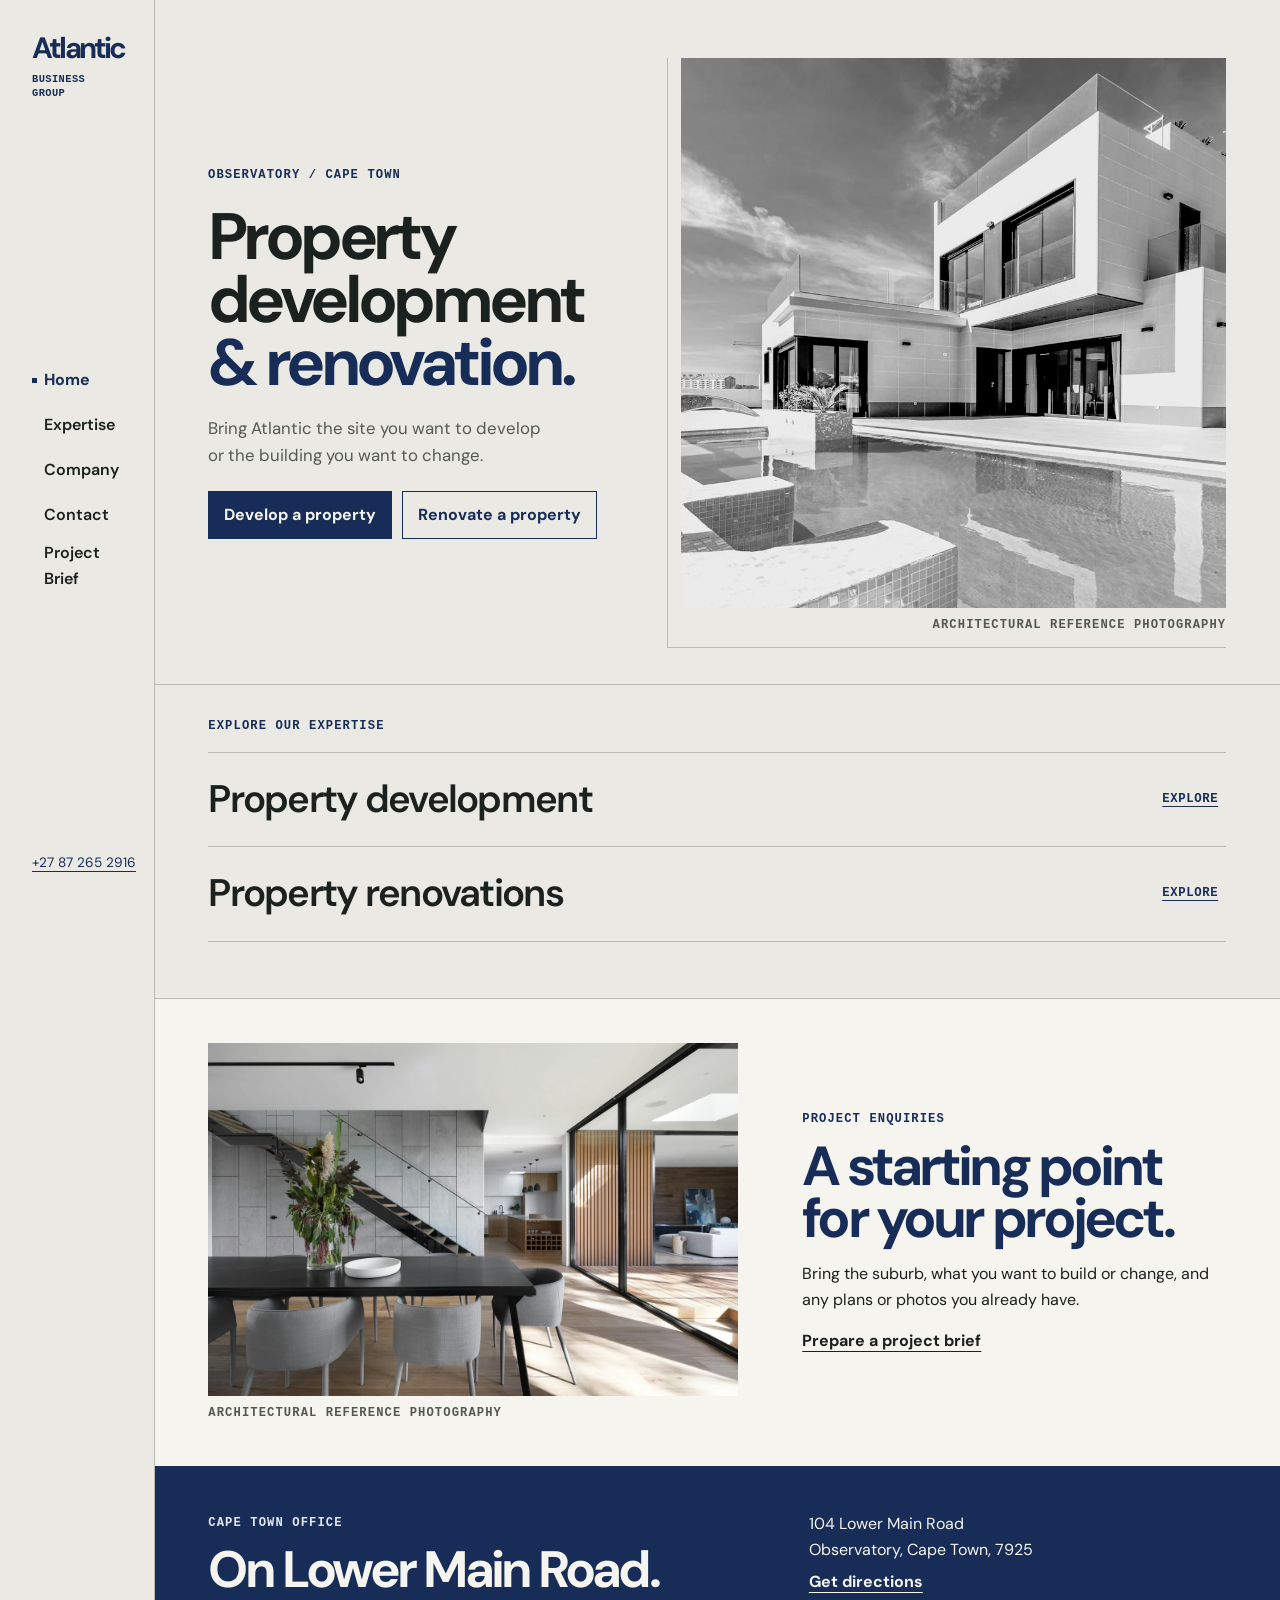
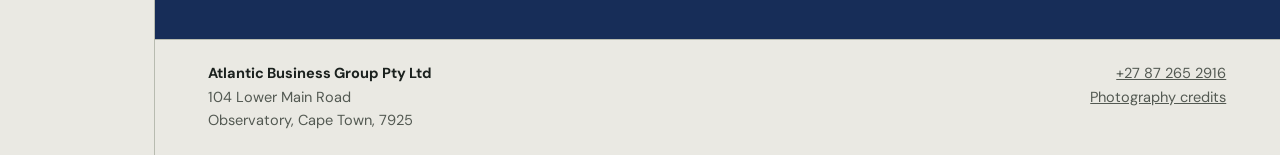
==== index.html @ 95126a09 "Add Atlantic website and interactive project brief" ====
<!doctype html>
<html lang="en-ZA">
<head>
<meta charset="utf-8">
<meta name="viewport" content="width=device-width, initial-scale=1">
<meta name="description" content="Atlantic Business Group develops and renovates property in Observatory, Cape Town.">
<meta name="theme-color" content="#eae9e3">
<title>Property development and renovations in Cape Town | Atlantic Business Group</title>
<link rel="icon" href="assets/atlantic.png" type="image/png">
<link rel="stylesheet" href="assets/site.css">
<script defer src="assets/site.js"></script>
</head>
<body>
<a class="skip" href="#main">Skip to content</a>
<div class="shell">
<header class="sidebar">
<a href="index.html" class="wordmark" aria-label="Atlantic Business Group home">Atlantic<span>Business Group</span></a>
<button class="nav-toggle" type="button" aria-controls="navigation" aria-expanded="false" hidden>Menu</button>
<nav id="navigation" aria-label="Main navigation"><a href="index.html" aria-current="page">Home</a><a href="expertise.html">Expertise</a><a href="company.html">Company</a><a href="contact.html">Contact</a><a class="brief-nav" href="brief.html">Project Brief</a></nav>
<a class="sidebar-call" href="tel:+27872652916">+27 87 265 2916</a>
</header>
<div class="content">
<main id="main" tabindex="-1">
<section class="opening">
<div class="opening-copy">
<p class="label">Observatory / Cape Town</p>
<h1>Property<br>development<br><span>&amp; renovation.</span></h1>
<p class="intro-copy">Bring Atlantic the site you want to develop or the building you want to change.</p>
<div class="opening-actions"><a class="solid" href="brief.html?service=development">Develop a property</a><a class="solid secondary" href="brief.html?service=renovation">Renovate a property</a></div>
</div>
<figure class="opening-photo"><img src="assets/facade.webp" alt="Contemporary building with a stepped concrete façade and glazed lower level" fetchpriority="high" decoding="async"><figcaption>Architectural reference photography</figcaption></figure>
</section>
<section class="service-index" aria-labelledby="explore">
<h2 id="explore" class="label">Explore our expertise</h2>
<a class="index-row" href="expertise.html#development"><span>Property development</span><span class="row-action">Explore</span></a>
<a class="index-row" href="expertise.html#renovations"><span>Property renovations</span><span class="row-action">Explore</span></a>
</section>
<section class="first-conversation" aria-labelledby="first-conversation-title">
  <figure><img src="assets/detail.webp" width="1320" height="880" alt="Concrete staircase, timber screen and a sunlit interior" loading="lazy" decoding="async"><figcaption>Architectural reference photography</figcaption></figure>
  <div><p class="label">Project enquiries</p><h2 id="first-conversation-title">A starting point for your project.</h2>
  <p>Bring the suburb, what you want to build or change, and any plans or photos you already have.</p>
  <a class="text-link" href="brief.html">Prepare a project brief</a></div>
</section>
<section class="home-office"><div><p class="label">Cape Town office</p><h2>On Lower Main Road.</h2></div><div><address>104 Lower Main Road<br>Observatory, Cape Town, 7925</address><a class="text-link" href="https://www.google.com/maps/search/?api=1&amp;query=104+Lower+Main+Road%2C+Observatory%2C+Cape+Town%2C+7925">Get directions</a></div></section>
</main>
<footer class="footer">
<div><strong>Atlantic Business Group Pty Ltd</strong><address>104 Lower Main Road<br>Observatory, Cape Town, 7925</address></div>
<div class="footer-links"><a href="tel:+27872652916">+27 87 265 2916</a><a href="company.html#photography">Photography credits</a></div>
</footer>
</div>
</div>
</body>
</html>
---- assets/site.css ----
@font-face {
  font-family: "DM Sans";
  src: url(dm-sans-normal.woff2) format("woff2");
  font-weight: 400 700;
  font-display: swap;
}
:root {
  --paper: #eae9e3;
  --ink: #1b211e;
  --muted: #535952;
  --border: #b8bbb0;
  --navy: #172d58;
  --cloud: #f5f4ef;
  --gutter: clamp(1.4rem, 4.2vw, 5.5rem);
  --rail: clamp(9.2rem, 12vw, 13rem);
  --sans: "DM Sans", system-ui, sans-serif;
  --mono: ui-monospace, "Courier New", monospace;
}
*, *::before, *::after { box-sizing: border-box; }
[hidden] { display: none !important; }
body { margin: 0; background: var(--paper); color: var(--ink); font: 1rem/1.6 var(--sans); }
a { color: inherit; }
:focus-visible { outline: 2px solid currentColor; outline-offset: 5px; }
main:focus { outline: none; }
h1, h2, p, figure, dl, dd { margin: 0; }
h1, h2 { font-weight: 700; line-height: .96; letter-spacing: -.07em; }
h1 { font-size: clamp(4rem, 9vw, 9.6rem); }
h2 { font-size: clamp(2.4rem, 5vw, 5.2rem); }
address { font-style: normal; }
img { display: block; width: 100%; height: 100%; object-fit: cover; }
figcaption, .label {
  font-family: var(--mono);
  font-size: .76rem;
  font-weight: 600;
  line-height: 1.45;
  letter-spacing: .09em;
  text-transform: uppercase;
}
figcaption { padding-top: .55rem; color: var(--muted); }
.label { color: var(--navy); }
.skip { position: fixed; z-index: 5; top: .6rem; left: 1rem; transform: translateY(-180%); background: var(--cloud); padding: .5rem 1rem; }
.skip:focus { transform: none; }

.shell { max-width: 112rem; min-height: 100vh; margin-inline: auto; display: grid; grid-template-columns: var(--rail) minmax(0, 1fr); }
.sidebar {
  align-self: start;
  position: sticky;
  top: 0;
  min-height: 100svh;
  display: flex;
  flex-direction: column;
  align-items: flex-start;
  gap: 1.5rem;
  padding: 2.2rem clamp(1.05rem, 2.5vw, 2.8rem) 1.65rem;
  background: var(--paper);
  z-index: 2;
}
.content { border-left: 1px solid var(--border); min-width: 0; display: flex; flex-direction: column; }
.content > main { flex: 1; }
.wordmark { width: fit-content; color: var(--navy); text-decoration: none; font-size: clamp(1.65rem, 2.3vw, 2.5rem); letter-spacing: -.095em; font-weight: 700; line-height: .93; }
.wordmark span { display: block; margin-top: .6rem; font: 700 .65rem/1.35 var(--mono); letter-spacing: .04em; text-transform: uppercase; }
.sidebar nav { display: grid; align-content: center; align-self: stretch; flex: 1; gap: .4rem; }
.sidebar nav a { width: fit-content; min-height: 2.4rem; display: flex; align-items: center; gap: .45rem; font-weight: 600; text-decoration: none; }
.sidebar nav a::before { display: block; width: .32rem; height: .32rem; flex: none; background: transparent; content: ""; }
.sidebar nav a[aria-current="page"] { color: var(--navy); font-weight: 700; }
.sidebar nav a:hover::before, .sidebar nav a[aria-current="page"]::before { background: var(--navy); }
.sidebar-call { margin-top: auto; color: var(--navy); white-space: nowrap; font-size: .85rem; text-underline-offset: .3em; }
.nav-toggle { display: none; }

.opening { padding: clamp(2rem, 4.5vw, 4.9rem) var(--gutter) 2.25rem; display: grid; grid-template-columns: minmax(0, .94fr) minmax(0, 1.25fr); gap: clamp(1rem, 3vw, 4rem); align-items: center; }
.opening-copy { padding-block: 1.3rem; container-type: inline-size; }
.opening h1 { margin: 1.35rem 0 1.25rem; font-size: clamp(2.35rem, 15.6cqi, 7rem); }
.opening h1 span { color: var(--navy); white-space: nowrap; }
.intro-copy { max-width: 21rem; color: var(--muted); font-size: 1.05rem; }
.solid { display: inline-flex; align-items: center; min-height: 3rem; margin-top: 1.5rem; padding: .55rem .95rem; background: var(--navy); color: var(--cloud); text-decoration: none; font-weight: 700; }
.solid:hover { background: #294474; }
.opening-photo img { height: clamp(29rem, 43vw, 44rem); object-position: 48% 46%; filter: grayscale(100%) contrast(.94); }
.opening-photo figcaption { text-align: right; }
.service-index { padding: 2.05rem var(--gutter) 3.5rem; border-top: 1px solid var(--border); }
.service-index .label { margin-bottom: 1rem; }
.index-row { display: flex; justify-content: space-between; align-items: center; gap: .9rem; border-top: 1px solid var(--border); padding: 1rem .5rem 1rem 0; text-decoration: none; font-size: clamp(1.4rem, 3vw, 2.8rem); font-weight: 600; letter-spacing: -.045em; }
.index-row:last-child { border-bottom: 1px solid var(--border); }
.index-row:hover { color: var(--navy); background: #dedfd7; }
.row-action { color: var(--navy); font: 700 .77rem/1.2 var(--mono); text-transform: uppercase; letter-spacing: .05em; text-decoration: underline; text-underline-offset: .3em; }
.home-office { display: grid; grid-template-columns: 1.4fr 1fr; gap: 1rem; align-items: end; padding: 2.8rem var(--gutter); background: var(--navy); color: var(--cloud); }
.home-office .label { color: #e2e7f0; margin-bottom: .75rem; }
.home-office h2 { font-size: clamp(2.2rem, 4vw, 4.75rem); }
.home-office .text-link { margin-top: .4rem; }
.text-link { display: inline-block; font-weight: 700; text-underline-offset: .3em; }

.page-heading { padding: 3.5rem var(--gutter) 2.4rem; border-bottom: 1px solid var(--border); }
.page-heading h1 { margin-top: 1rem; color: var(--navy); }
.services { padding-inline: var(--gutter); }
.service-sheet { display: grid; grid-template-columns: minmax(0, .7fr) minmax(0, 1.3fr); align-items: center; gap: 2rem; padding-block: 2.5rem; scroll-margin-top: 1rem; }
.service-sheet + .service-sheet { border-top: 1px solid var(--border); }
.service-sheet figure img, .company-layout figure img { aspect-ratio: 5 / 4; object-position: center; }
.sheet-copy p, .company-copy p { max-width: 26rem; margin-block: 1rem; color: var(--muted); }
.sheet-copy h2, .company-copy h2 { font-size: clamp(2.1rem, 4.7vw, 5rem); }
.company-layout { display: grid; grid-template-columns: minmax(0, 1.14fr) minmax(0, 1fr); gap: 2rem; align-items: start; padding: 2.5rem var(--gutter); }
.company-layout figure img { filter: grayscale(100%); }
.registry { margin: 1.1rem 0 1.25rem; }
.registry > div { display: grid; grid-template-columns: 1fr auto; gap: 1rem; padding-block: .55rem; border-bottom: 1px solid var(--border); }
.registry dd { text-align: right; }
.credits { padding: 1.4rem var(--gutter) 3rem; border-top: 1px solid var(--border); }
.credits h2 { font-size: 1.8rem; margin-bottom: .5rem; }
.credits ul { padding-left: 1.15rem; }
.contact-hero { padding: 3.25rem var(--gutter) 3.55rem; color: var(--cloud); background: var(--navy); }
.contact-hero .label { color: #e2e7f0; }
.contact-hero h1 { margin-block: 1rem; }
.phone-large { display: inline-block; font-size: clamp(1.55rem, 4.5vw, 4.3rem); font-weight: 600; letter-spacing: -.04em; text-underline-offset: .2em; text-decoration-thickness: 1px; }
.contact-hero > p:last-child { margin-top: 1.1rem; max-width: 29rem; }
.contact-info { display: grid; grid-template-columns: 1fr 1fr; gap: 2rem; padding: 2.7rem var(--gutter) 3.6rem; }
.contact-info h2 { font-size: 2.4rem; margin-bottom: .7rem; }
.contact-info address { margin-bottom: .6rem; }

.footer { padding: 1.4rem var(--gutter); display: flex; justify-content: space-between; gap: 1rem; border-top: 1px solid var(--border); color: var(--muted); font-size: .91rem; }
.footer strong { color: var(--ink); }
.footer-links { display: grid; align-content: start; justify-items: end; }

@media (max-width: 1050px) and (min-width: 761px) {
  :root { --gutter: 1.8rem; }
  .opening { gap: 1rem; }
}
@media (max-width: 760px) {
  .shell { display: block; }
  .content { border-left: 0; }
  .sidebar { position: relative; min-height: 0; display: grid; grid-template-columns: 1fr auto; gap: .8rem; align-items: center; padding: 1rem var(--gutter); border-bottom: 1px solid var(--border); }
  .sidebar nav { grid-column: 1 / -1; display: flex; flex-wrap: wrap; column-gap: .9rem; }
  .sidebar.is-enhanced nav:not(.is-open) { display: none; }
  .sidebar-call { display: none; }
  .nav-toggle { display: inline-flex; padding: .45rem .8rem; background: transparent; border: 1px solid var(--navy); color: var(--navy); font: 700 .85rem/1.5 var(--sans); }
  .opening { padding-top: 1.15rem; grid-template-columns: 1fr; gap: 1rem; }
  .opening h1 { font-size: clamp(2.5rem, 10vw, 5rem); margin-block: .9rem; }
  .opening-photo img { height: auto; aspect-ratio: 5 / 4; }
  .opening-photo figcaption { text-align: left; }
  .home-office, .service-sheet, .company-layout, .contact-info { grid-template-columns: 1fr; }
  .page-heading { padding-top: 2.4rem; }
  .page-heading h1, .contact-hero h1 { font-size: clamp(3.25rem, 10.5vw, 6rem); }
  .contact-info { gap: 1.25rem; }
  .footer-links { justify-items: start; }
  .footer { flex-wrap: wrap; }
}

.brief-layout { display:grid; grid-template-columns:repeat(2,minmax(0,1fr)); gap:clamp(1.5rem,4vw,4rem); padding:clamp(1.5rem,4vw,5rem) var(--gutter); align-items:start; }
.brief-layout h2 { font-size:clamp(1.8rem,3vw,3rem); }
.brief-layout p { margin-block:.85rem; }
#project-brief { display:grid; gap:.55rem; }
#project-brief label { font-weight:650; margin-top:.65rem; }
.brief-layout textarea,.brief-layout input,.brief-layout select { display:block; width:100%; min-height:2.8rem; background:var(--cloud); color:var(--ink); border:1px solid var(--border); border-radius:0; padding:.6rem; font:inherit; }
.brief-layout textarea { resize:vertical; }
.brief-aside { padding:clamp(1.2rem,3vw,2.4rem); background:var(--navy); color:var(--cloud); }
.brief-actions { display:flex; flex-wrap:wrap; gap:.75rem; }
.brief-control { width:fit-content; margin-top:.6rem; border:1px solid currentColor; background:transparent; color:inherit; min-height:2.75rem; padding:.55rem .85rem; font:650 .94rem var(--sans); cursor:pointer; }
.brief-control:disabled { opacity:.45; cursor:default; }
#brief-summary { margin-top:1rem; }
@media (max-width:760px) { .brief-layout { grid-template-columns:1fr; } }

.opening-actions { display:flex; flex-wrap:wrap; gap:.6rem; margin-top:1.4rem; }
.opening-actions .solid { margin-top:0; border:1px solid var(--navy); }
.opening-actions .secondary { background:transparent; color:var(--navy); }
.opening-actions .secondary:hover { background:var(--cloud); }
.service-guide { border-block:1px solid var(--border); padding:.7rem 0; margin:1rem 0; }
.service-guide summary { cursor:pointer; font-weight:700; }
.service-guide ul { padding-left:1.3rem; }
.contact-brief { display:inline-block; margin-top:1rem; font-weight:700; text-underline-offset:.3em; }
@media(min-width:761px) {
  .opening-photo { padding:0 0 .8rem .8rem; border-left:1px solid var(--border); border-bottom:1px solid var(--border); }
  .opening-photo img { filter:grayscale(100%) contrast(1.03); }
  .service-sheet:nth-child(2) { grid-template-columns:minmax(0,1.15fr) minmax(0,.85fr); }
  .service-sheet:nth-child(2) figure { grid-column:1; grid-row:1; }
  .service-sheet:nth-child(2) .sheet-copy { grid-column:2; grid-row:1; }
}
.first-conversation { display:grid; grid-template-columns:minmax(0,1.25fr) minmax(0,1fr); gap:clamp(1.5rem,5vw,5rem); align-items:center; padding:2.75rem var(--gutter); border-top:1px solid var(--border); background:var(--cloud); }
.first-conversation img { height:auto; aspect-ratio:3/2; }
.first-conversation h2 { color:var(--navy); margin:.7rem 0 1rem; font-size:clamp(2.2rem,4.3vw,4.35rem); }
.first-conversation div > p:not(.label) { margin-bottom:1rem; max-width:28rem; }
@media(max-width:760px) { .first-conversation { grid-template-columns:1fr; } }
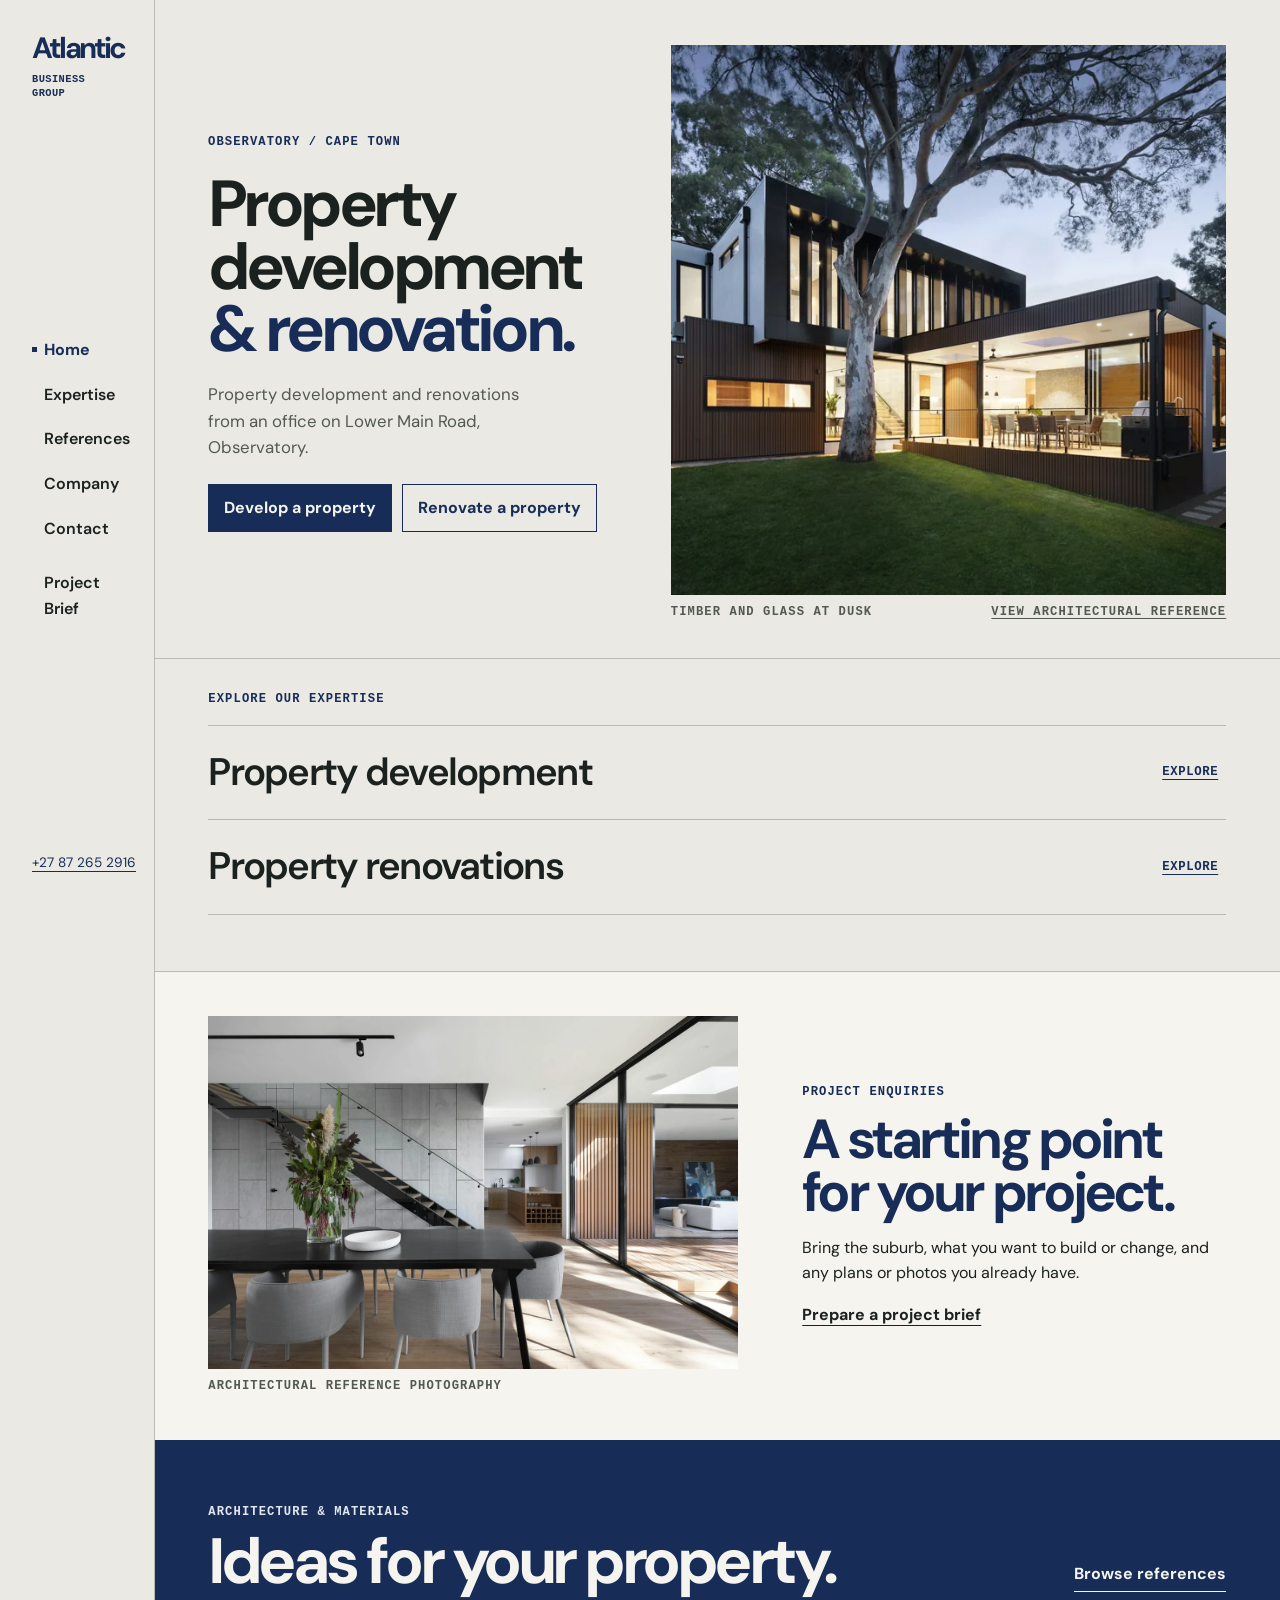
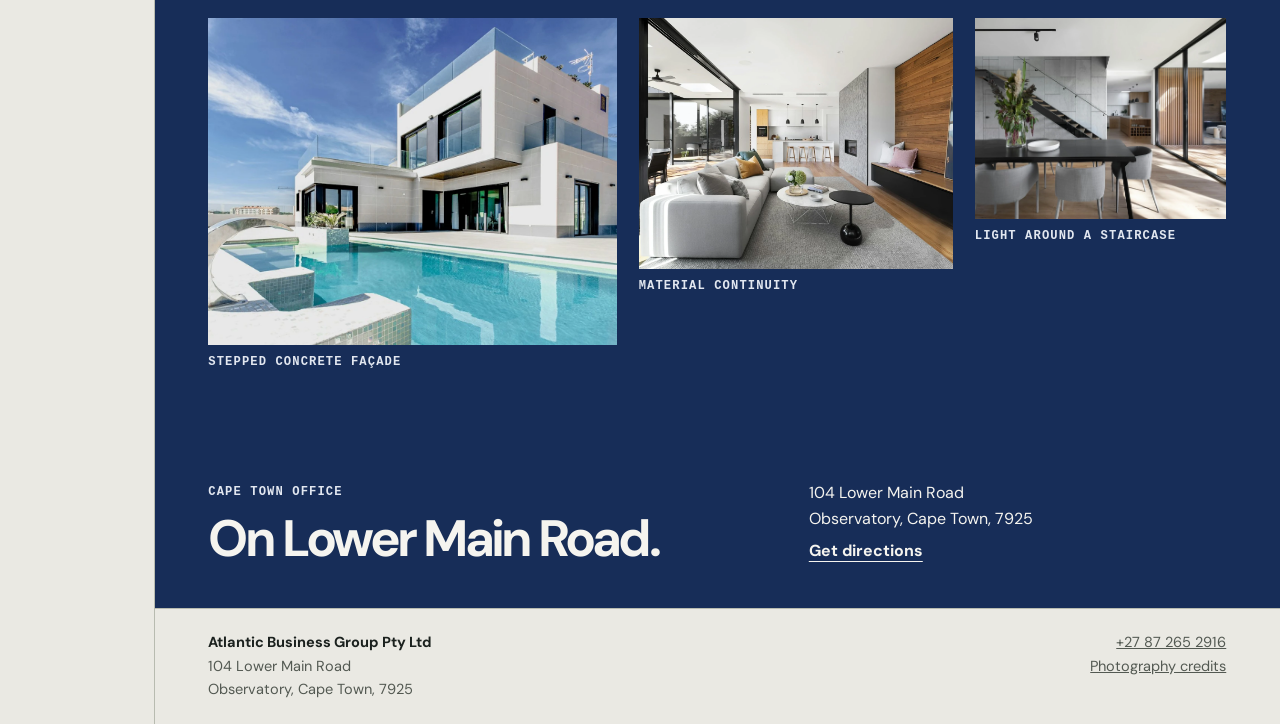
==== commit 5fc4268d: "Refine Atlantic site and add architecture references" ====
--- a/index.html
+++ b/index.html
@@ -16,7 +16,7 @@
 <header class="sidebar">
 <a href="index.html" class="wordmark" aria-label="Atlantic Business Group home">Atlantic<span>Business Group</span></a>
 <button class="nav-toggle" type="button" aria-controls="navigation" aria-expanded="false" hidden>Menu</button>
-<nav id="navigation" aria-label="Main navigation"><a href="index.html" aria-current="page">Home</a><a href="expertise.html">Expertise</a><a href="company.html">Company</a><a href="contact.html">Contact</a><a class="brief-nav" href="brief.html">Project Brief</a></nav>
+<nav id="navigation" aria-label="Main navigation"><a href="index.html" aria-current="page">Home</a><a href="expertise.html">Expertise</a><a href="references.html">References</a><a href="company.html">Company</a><a href="contact.html">Contact</a><a class="brief-nav" href="brief.html">Project Brief</a></nav>
 <a class="sidebar-call" href="tel:+27872652916">+27 87 265 2916</a>
 </header>
 <div class="content">
@@ -25,10 +25,10 @@
 <div class="opening-copy">
 <p class="label">Observatory / Cape Town</p>
 <h1>Property<br>development<br><span>&amp; renovation.</span></h1>
-<p class="intro-copy">Bring Atlantic the site you want to develop or the building you want to change.</p>
+<p class="intro-copy">Property development and renovations from an office on Lower Main Road, Observatory.</p>
 <div class="opening-actions"><a class="solid" href="brief.html?service=development">Develop a property</a><a class="solid secondary" href="brief.html?service=renovation">Renovate a property</a></div>
 </div>
-<figure class="opening-photo"><img src="assets/facade.webp" alt="Contemporary building with a stepped concrete façade and glazed lower level" fetchpriority="high" decoding="async"><figcaption>Architectural reference photography</figcaption></figure>
+<figure class="opening-photo"><img src="assets/residence.webp" srcset="assets/residence-small.webp 950w, assets/residence.webp 2160w" sizes="(max-width: 760px) 94vw, 50vw" alt="A contemporary timber-clad house with illuminated windows at dusk" fetchpriority="high" decoding="async"><figcaption><span>Timber and glass at dusk</span><a href="references.html#residence">View architectural reference</a></figcaption></figure>
 </section>
 <section class="service-index" aria-labelledby="explore">
 <h2 id="explore" class="label">Explore our expertise</h2>
@@ -41,7 +41,10 @@
   <p>Bring the suburb, what you want to build or change, and any plans or photos you already have.</p>
   <a class="text-link" href="brief.html">Prepare a project brief</a></div>
 </section>
-<section class="home-office"><div><p class="label">Cape Town office</p><h2>On Lower Main Road.</h2></div><div><address>104 Lower Main Road<br>Observatory, Cape Town, 7925</address><a class="text-link" href="https://www.google.com/maps/search/?api=1&amp;query=104+Lower+Main+Road%2C+Observatory%2C+Cape+Town%2C+7925">Get directions</a></div></section>
+<section class="reference-preview" aria-labelledby="reference-preview-title">
+<div class="section-line"><div><p class="label">Architecture &amp; materials</p><h2 id="reference-preview-title">Ideas for your property.</h2></div><a class="rule-link" href="references.html">Browse references</a></div>
+<div class="reference-strip"><a href="references.html#facade"><figure><img src="assets/facade.webp" alt="White stepped façade with terraces, glass and a reflecting pool" loading="lazy" decoding="async"><figcaption>Stepped concrete façade</figcaption></figure></a><a href="references.html#interior"><figure><img src="assets/interior.webp" alt="A living area with timber wall panelling and floor-to-ceiling glazing" loading="lazy" decoding="async"><figcaption>Material continuity</figcaption></figure></a><a href="references.html#detail"><figure><img src="assets/detail.webp" alt="Concrete stairs and timber details in a sunlit interior" loading="lazy" decoding="async"><figcaption>Light around a staircase</figcaption></figure></a></div>
+</section><section class="home-office"><div><p class="label">Cape Town office</p><h2>On Lower Main Road.</h2></div><div><address>104 Lower Main Road<br>Observatory, Cape Town, 7925</address><a class="text-link" href="https://www.google.com/maps/search/?api=1&amp;query=104+Lower+Main+Road%2C+Observatory%2C+Cape+Town%2C+7925">Get directions</a></div></section>
 </main>
 <footer class="footer">
 <div><strong>Atlantic Business Group Pty Ltd</strong><address>104 Lower Main Road<br>Observatory, Cape Town, 7925</address></div>
--- a/assets/site.css
+++ b/assets/site.css
@@ -175,3 +175,69 @@
 .first-conversation h2 { color:var(--navy); margin:.7rem 0 1rem; font-size:clamp(2.2rem,4.3vw,4.35rem); }
 .first-conversation div > p:not(.label) { margin-bottom:1rem; max-width:28rem; }
 @media(max-width:760px) { .first-conversation { grid-template-columns:1fr; } }
+
+/* Architecture references and project enquiry */
+.opening { align-items:stretch; padding-top:clamp(2rem,3.5vw,4.5rem); gap:clamp(1rem,3.5vw,4rem); }
+.opening-copy { align-self:center; }
+.opening-photo { border-left:0; border-bottom:0; padding:0; display:grid; align-content:start; }
+.opening-photo img { filter:none; object-position:56% 46%; }
+.opening-photo figcaption { display:flex; justify-content:space-between; flex-wrap:wrap; gap:.4rem 1rem; text-align:start; }
+.opening-photo figcaption a { text-underline-offset:.23em; }
+.sidebar nav .brief-nav { margin-top:1rem; }
+.reference-preview { padding:clamp(2.8rem,5vw,5.25rem) var(--gutter); background:var(--navy); color:var(--cloud); }
+.reference-preview .label,.reference-preview figcaption { color:#e2e7f0; }
+.section-line { display:flex; align-items:end; justify-content:space-between; flex-wrap:wrap; gap:1rem; margin-bottom:1.6rem; }
+.section-line h2,.consultation-faq h2 { margin-top:.6rem; }
+.rule-link { display:inline-block; width:fit-content; padding-bottom:.3rem; border-bottom:1px solid currentColor; font-weight:700; text-decoration:none; }
+.rule-link:hover { opacity:.76; }
+.reference-strip { display:grid; grid-template-columns:1.3fr 1fr .8fr; gap:clamp(.7rem,1.7vw,1.6rem); }
+.reference-strip a { text-decoration:none; min-width:0; }
+.reference-strip img { aspect-ratio:5/4; height:auto; object-fit:cover; }
+.reference-strip a:hover figcaption { text-decoration:underline; text-underline-offset:.28em; }
+.references-heading > p:last-child { margin-top:1.25rem; max-width:38rem; color:var(--muted); }
+.reference-collection { padding:2rem var(--gutter) 4rem; }
+.reference-filter { display:flex; flex-wrap:wrap; align-items:center; gap:.55rem; margin-bottom:1.8rem; }
+.reference-filter p { margin-left:auto; color:var(--muted); }
+.reference-filter button,.reference-dialog button { border:1px solid currentColor; background:none; color:inherit; padding:.55rem .85rem; min-height:2.75rem; font:inherit; cursor:pointer; }
+.reference-filter button[aria-pressed="true"] { background:var(--navy); color:var(--cloud); border-color:var(--navy); }
+.reference-grid { display:grid; grid-template-columns:1fr 1fr; column-gap:clamp(1rem,4vw,3rem); row-gap:2.5rem; }
+.reference-grid article { scroll-margin-top:1rem; border-top:1px solid var(--border); padding-top:.8rem; }
+.reference-image { display:block; background:var(--border); overflow:hidden; }
+.reference-image img { height:auto; aspect-ratio:4/3; transition:transform .24s; }
+.reference-image:hover img { transform:scale(1.025); }
+.reference-grid h2 { margin:.55rem 0; color:var(--navy); font-size:clamp(1.65rem,3vw,2.8rem); }
+.reference-grid article > p { color:var(--muted); max-width:33rem; }
+.reference-dialog { width:min(94%,65rem); max-height:94dvh; overflow:auto; padding:.9rem; border:1px solid #ffffff55; background:#161b21; color:#f4f1e9; }
+.reference-dialog::backdrop { background:#111720e8; }
+.reference-dialog form { display:flex; justify-content:end; margin-bottom:.65rem; }
+.reference-dialog img { max-height:68dvh; height:auto; object-fit:contain; }
+.reference-dialog figcaption { color:inherit; }
+.reference-dialog-nav { display:flex; align-items:center; justify-content:space-between; gap:.5rem; margin-top:.75rem; }
+.consultation-faq { display:grid; grid-template-columns:1fr 1.2fr; padding:2.7rem var(--gutter) 3.5rem; gap:2rem; background:var(--cloud); border-top:1px solid var(--border); }
+.questions details { border-bottom:1px solid var(--border); padding:.8rem 0; }
+.questions details:first-child { border-top:1px solid var(--border); }
+.questions summary { cursor:pointer; font-weight:700; }
+.questions p { padding:.45rem 0 0 1rem; color:var(--muted); }
+.questions .rule-link { margin-top:1.1rem; }
+.brief-progress { display:grid; gap:.35rem; }
+.brief-progress progress { width:100%; height:.45rem; accent-color:var(--navy); }
+@media(min-width:761px) { .brief-aside { position:sticky; top:1.25rem; } }
+@media(max-width:760px) {
+  .sidebar nav .brief-nav { margin-top:0; }
+  .consultation-faq { grid-template-columns:1fr; gap:1.2rem; }
+}
+@media(max-width:560px) {
+  .reference-grid { grid-template-columns:1fr; }
+  .reference-strip { grid-template-columns:1fr 1fr; }
+  .reference-strip > a:first-child { grid-column:1/-1; }
+  .reference-strip > a:first-child img { aspect-ratio:16/9; }
+  .reference-filter p { flex-basis:100%; margin-left:0; }
+}
+@media(prefers-reduced-motion:reduce) { .reference-image img { transition:none; } }
+@media print {
+  .brief-page { background:white; color:black; }
+  .brief-page :is(.shell,.content,.brief-layout) { display:block; padding:0; border:0; }
+  .brief-page :is(.sidebar,.footer,.skip,.page-heading,#project-brief,.brief-aside > :not(#brief-printout)) { display:none!important; }
+  .brief-aside { position:static; background:white; color:black; padding:0; }
+  #brief-printout[hidden] { display:block!important; white-space:pre-wrap; overflow-wrap:anywhere; font:12pt/1.5 var(--sans); }
+}
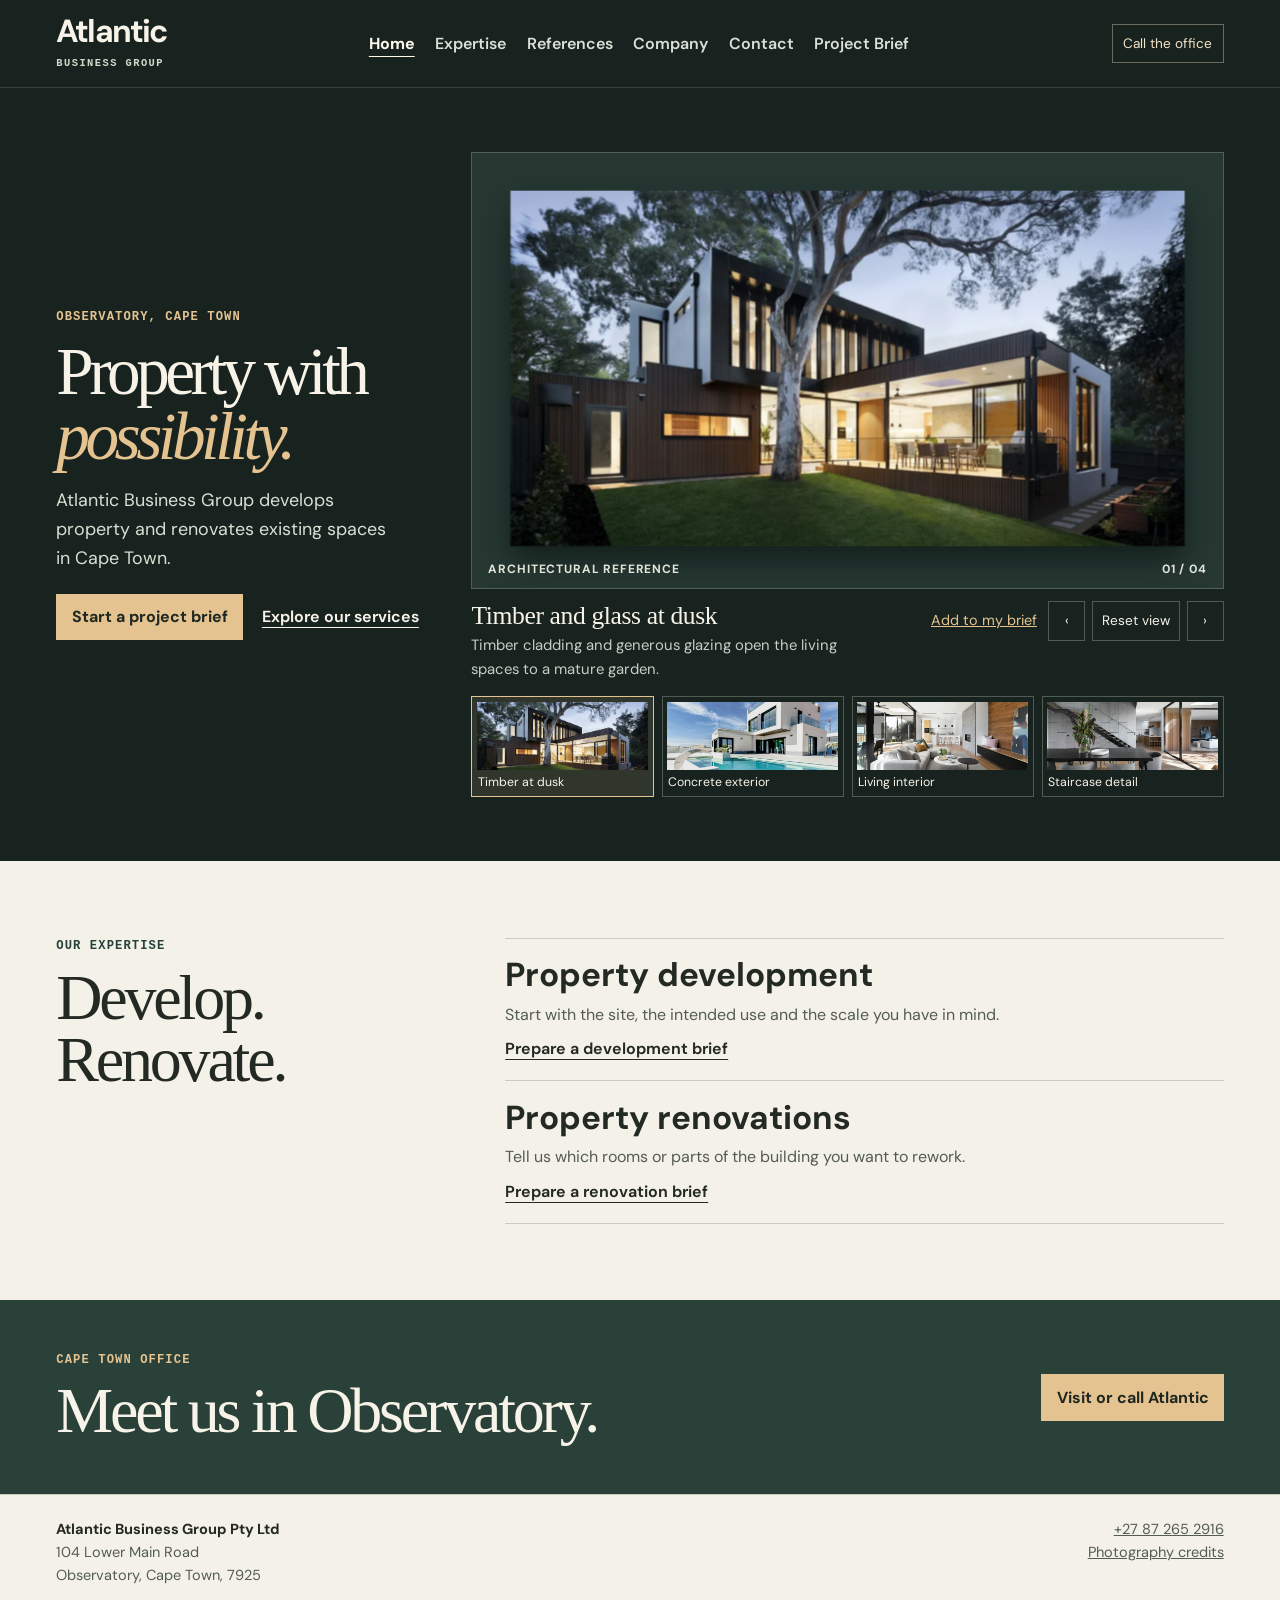
==== commit 3d405238: "Add 3D architectural photo studio and reference briefs" ====
--- a/index.html
+++ b/index.html
@@ -4,48 +4,44 @@
 <meta charset="utf-8">
 <meta name="viewport" content="width=device-width, initial-scale=1">
 <meta name="description" content="Atlantic Business Group develops and renovates property in Observatory, Cape Town.">
-<meta name="theme-color" content="#eae9e3">
+<meta name="theme-color" content="#18231f">
 <title>Property development and renovations in Cape Town | Atlantic Business Group</title>
 <link rel="icon" href="assets/atlantic.png" type="image/png">
 <link rel="stylesheet" href="assets/site.css">
 <script defer src="assets/site.js"></script>
+<link rel="stylesheet" href="assets/atlantic-studio.css">
+<script defer src="assets/photo-studio.js"></script>
 </head>
-<body>
+<body class="atlantic-studio">
 <a class="skip" href="#main">Skip to content</a>
 <div class="shell">
 <header class="sidebar">
 <a href="index.html" class="wordmark" aria-label="Atlantic Business Group home">Atlantic<span>Business Group</span></a>
 <button class="nav-toggle" type="button" aria-controls="navigation" aria-expanded="false" hidden>Menu</button>
 <nav id="navigation" aria-label="Main navigation"><a href="index.html" aria-current="page">Home</a><a href="expertise.html">Expertise</a><a href="references.html">References</a><a href="company.html">Company</a><a href="contact.html">Contact</a><a class="brief-nav" href="brief.html">Project Brief</a></nav>
-<a class="sidebar-call" href="tel:+27872652916">+27 87 265 2916</a>
+<a class="sidebar-call" href="tel:+27872652916">Call the office</a>
 </header>
 <div class="content">
-<main id="main" tabindex="-1">
-<section class="opening">
-<div class="opening-copy">
-<p class="label">Observatory / Cape Town</p>
-<h1>Property<br>development<br><span>&amp; renovation.</span></h1>
-<p class="intro-copy">Property development and renovations from an office on Lower Main Road, Observatory.</p>
-<div class="opening-actions"><a class="solid" href="brief.html?service=development">Develop a property</a><a class="solid secondary" href="brief.html?service=renovation">Renovate a property</a></div>
+<main id="main" tabindex="-1"><section class="studio-hero" aria-labelledby="studio-title">
+<div class="studio-intro"><p class="label">Observatory, Cape Town</p>
+<h1 id="studio-title">Property with<br><em>possibility.</em></h1>
+<p>Atlantic Business Group develops property and renovates existing spaces in Cape Town.</p>
+<div class="studio-actions"><a class="studio-button" href="brief.html">Start a project brief</a><a class="studio-text-link" href="expertise.html">Explore our services</a></div></div>
+<section class="photo-studio" aria-labelledby="studio-photo-title">
+<div class="studio-stage" id="studio-stage">
+  <figure class="studio-frame" id="studio-frame"><img id="studio-photo" src="assets/residence.webp" srcset="assets/residence-small.webp 950w, assets/residence.webp 2160w" sizes="(max-width: 860px) 96vw, 64vw" alt="Timber-clad residence with illuminated glazing at dusk" fetchpriority="high" decoding="async"></figure>
+  <div class="studio-stage-meta"><span>Architectural reference</span><span id="studio-counter">01 / 04</span></div>
 </div>
-<figure class="opening-photo"><img src="assets/residence.webp" srcset="assets/residence-small.webp 950w, assets/residence.webp 2160w" sizes="(max-width: 760px) 94vw, 50vw" alt="A contemporary timber-clad house with illuminated windows at dusk" fetchpriority="high" decoding="async"><figcaption><span>Timber and glass at dusk</span><a href="references.html#residence">View architectural reference</a></figcaption></figure>
+<div class="studio-panel"><div class="studio-captions" aria-live="polite"><h2 id="studio-photo-title">Timber and glass at dusk</h2><p id="studio-photo-note">Timber cladding and generous glazing open the living spaces to a mature garden.</p></div>
+<div class="studio-view-actions"><a id="studio-use" href="brief.html?reference=residence">Add to my brief</a><div class="studio-orbit" id="studio-orbit" role="group" aria-label="Photo angle" hidden><button type="button" data-direction="-1" aria-label="Tilt left">‹</button><button type="button" data-direction="0" aria-label="Reset photo angle">Reset view</button><button type="button" data-direction="1" aria-label="Tilt right">›</button></div></div></div>
+<div class="studio-thumbs" id="studio-thumbs" role="group" aria-label="Select a photograph" hidden><button type="button" data-photo="residence" aria-pressed="true"><img src="assets/residence-small.webp" alt="" loading="lazy" decoding="async"><span>Timber at dusk</span></button><button type="button" data-photo="facade" aria-pressed="false"><img src="assets/facade.webp" alt="" loading="lazy" decoding="async"><span>Concrete exterior</span></button><button type="button" data-photo="interior" aria-pressed="false"><img src="assets/interior.webp" alt="" loading="lazy" decoding="async"><span>Living interior</span></button><button type="button" data-photo="detail" aria-pressed="false"><img src="assets/detail.webp" alt="" loading="lazy" decoding="async"><span>Staircase detail</span></button></div>
+</section></section>
+<section class="studio-services" aria-labelledby="studio-services-title">
+<div><p class="label">Our expertise</p><h2 id="studio-services-title">Develop.<br>Renovate.</h2></div>
+<div class="studio-service-list"><article><h3><a href="expertise.html#development">Property development</a></h3><p>Start with the site, the intended use and the scale you have in mind.</p><a class="studio-text-link" href="brief.html?service=development">Prepare a development brief</a></article>
+<article><h3><a href="expertise.html#renovations">Property renovations</a></h3><p>Tell us which rooms or parts of the building you want to rework.</p><a class="studio-text-link" href="brief.html?service=renovation">Prepare a renovation brief</a></article></div>
 </section>
-<section class="service-index" aria-labelledby="explore">
-<h2 id="explore" class="label">Explore our expertise</h2>
-<a class="index-row" href="expertise.html#development"><span>Property development</span><span class="row-action">Explore</span></a>
-<a class="index-row" href="expertise.html#renovations"><span>Property renovations</span><span class="row-action">Explore</span></a>
-</section>
-<section class="first-conversation" aria-labelledby="first-conversation-title">
-  <figure><img src="assets/detail.webp" width="1320" height="880" alt="Concrete staircase, timber screen and a sunlit interior" loading="lazy" decoding="async"><figcaption>Architectural reference photography</figcaption></figure>
-  <div><p class="label">Project enquiries</p><h2 id="first-conversation-title">A starting point for your project.</h2>
-  <p>Bring the suburb, what you want to build or change, and any plans or photos you already have.</p>
-  <a class="text-link" href="brief.html">Prepare a project brief</a></div>
-</section>
-<section class="reference-preview" aria-labelledby="reference-preview-title">
-<div class="section-line"><div><p class="label">Architecture &amp; materials</p><h2 id="reference-preview-title">Ideas for your property.</h2></div><a class="rule-link" href="references.html">Browse references</a></div>
-<div class="reference-strip"><a href="references.html#facade"><figure><img src="assets/facade.webp" alt="White stepped façade with terraces, glass and a reflecting pool" loading="lazy" decoding="async"><figcaption>Stepped concrete façade</figcaption></figure></a><a href="references.html#interior"><figure><img src="assets/interior.webp" alt="A living area with timber wall panelling and floor-to-ceiling glazing" loading="lazy" decoding="async"><figcaption>Material continuity</figcaption></figure></a><a href="references.html#detail"><figure><img src="assets/detail.webp" alt="Concrete stairs and timber details in a sunlit interior" loading="lazy" decoding="async"><figcaption>Light around a staircase</figcaption></figure></a></div>
-</section><section class="home-office"><div><p class="label">Cape Town office</p><h2>On Lower Main Road.</h2></div><div><address>104 Lower Main Road<br>Observatory, Cape Town, 7925</address><a class="text-link" href="https://www.google.com/maps/search/?api=1&amp;query=104+Lower+Main+Road%2C+Observatory%2C+Cape+Town%2C+7925">Get directions</a></div></section>
-</main>
+<section class="studio-contact"><div><p class="label">Cape Town office</p><h2>Meet us in Observatory.</h2></div><a class="studio-button" href="contact.html">Visit or call Atlantic</a></section></main>
 <footer class="footer">
 <div><strong>Atlantic Business Group Pty Ltd</strong><address>104 Lower Main Road<br>Observatory, Cape Town, 7925</address></div>
 <div class="footer-links"><a href="tel:+27872652916">+27 87 265 2916</a><a href="company.html#photography">Photography credits</a></div>
--- a/assets/atlantic-studio.css
+++ b/assets/atlantic-studio.css
@@ -0,0 +1,116 @@
+
+.atlantic-studio {
+  --ink:#232923; --paper:#f4f1e8; --cloud:#faf8f2; --muted:#535d53; --border:#c9ccc0;
+  --navy:#254139; --forest:#254139; --line:#c9ccc0;
+  --studio-dark:#18231f; --studio-white:#f8f3e8; --studio-accent:#e5c391;
+  --studio-serif:Georgia,"Times New Roman",serif;
+  --gutter:clamp(1rem,4.4vw,5.2rem);
+}
+.atlantic-studio .shell,.atlantic-studio .gallery-shell { display:block; max-width:112rem; width:100%; margin-inline:auto; }
+.atlantic-studio .content { border:0; }
+.atlantic-studio .sidebar {
+  position:relative; inset:auto; min-height:0; display:grid; grid-template-columns:auto 1fr auto; align-items:center;
+  gap:1rem clamp(.7rem,2vw,2rem); background:var(--studio-dark); color:var(--studio-white);
+  padding:1.05rem var(--gutter); border-bottom:1px solid #d5dcc52b;
+}
+.atlantic-studio .wordmark { color:var(--studio-white); letter-spacing:-.06em; font-size:2rem; }
+.atlantic-studio .wordmark span { color:#d4d9cb; letter-spacing:.14em; }
+.atlantic-studio .sidebar nav { display:flex; flex-wrap:wrap; justify-content:center; align-items:center; gap:.1rem clamp(.55rem,1.6vw,1.6rem); }
+.atlantic-studio .sidebar nav a { display:inline-flex; min-height:2.75rem; margin:0; color:#dbe1d6; text-decoration:none; white-space:nowrap; }
+.atlantic-studio .sidebar nav a::before { display:none; }
+.atlantic-studio .sidebar nav a[aria-current="page"],.atlantic-studio .sidebar nav a:hover { color:#fff9eb; text-decoration:underline; text-underline-offset:.45em; }
+.atlantic-studio .sidebar-call { margin:0; color:#f4e4c8; padding:.45rem .65rem; border:1px solid #e7d5bd67; text-decoration:none; }
+.atlantic-studio .sidebar-call:hover { background:#ffffff17; }
+.atlantic-studio .nav-toggle { color:var(--studio-white); background:none; border:1px solid #e7d5bd67; }
+.atlantic-studio .page-heading h1,.atlantic-studio .gallery-heading h1,.atlantic-studio .contact-hero h1 {
+  font:400 clamp(2.9rem,7vw,7.15rem)/.96 var(--studio-serif); letter-spacing:-.056em; overflow-wrap:anywhere;
+}
+.atlantic-studio .page-heading { padding-top:clamp(2.2rem,5vw,5rem); }
+.atlantic-studio .contact-hero { background:var(--studio-dark); }
+.atlantic-studio .footer { background:var(--paper); border-top:1px solid var(--border); }
+.studio-hero {
+  display:grid; grid-template-columns:minmax(0,.75fr) minmax(0,1.55fr); gap:clamp(1.2rem,4vw,4.5rem);
+  padding:clamp(1.65rem,5vw,5.4rem) var(--gutter) clamp(2.4rem,5vw,5.4rem);
+  background:var(--studio-dark); color:var(--studio-white);
+}
+.studio-intro { align-self:center; min-width:0; }
+.studio-intro .label,.studio-contact .label { color:var(--studio-accent); }
+.studio-intro h1 { font:400 clamp(2.8rem,5.25vw,6.6rem)/.98 var(--studio-serif); letter-spacing:-.067em; margin:.75rem 0 1rem; overflow-wrap:anywhere; }
+.studio-intro h1 em { color:var(--studio-accent); }
+.studio-intro > p:not(.label) { max-width:29ch; color:#d9dfd3; font-size:clamp(1rem,1.4vw,1.15rem); }
+.studio-actions { display:flex; flex-wrap:wrap; gap:.8rem 1.2rem; align-items:center; margin-top:1.35rem; }
+.studio-button { display:inline-flex; min-height:2.8rem; align-items:center; padding:.65rem .95rem; background:var(--studio-accent); color:#1e281f; font-weight:700; text-decoration:none; }
+.studio-button:hover { background:#f1d7ac; }
+.studio-text-link,.studio-reference-link { display:inline-block; font-weight:650; text-underline-offset:.3em; }
+.studio-text-link:hover,.studio-reference-link:hover { text-decoration-thickness:2px; }
+
+.photo-studio { min-width:0; align-self:center; }
+.studio-stage {
+  position:relative; display:grid; grid-template-rows:minmax(0,1fr); place-items:center; overflow:hidden;
+  min-height:19rem; aspect-ratio:1.72; padding:clamp(.9rem,3vw,2.7rem) clamp(.7rem,3vw,3rem) 2.65rem;
+  perspective:920px; background:#273833; border:1px solid #d1decb3d;
+}
+.studio-stage::before {
+  position:absolute; content:""; inset:12% 10% 17%; transform:translate(1.1%,4%) scale(.96);
+  border:1px solid #d2b78e63; pointer-events:none;
+}
+.studio-frame {
+  position:relative; width:100%; height:100%; min-height:0; max-height:31rem; margin:0; transform-style:preserve-3d;
+  transform:rotateX(var(--tilt-x,0deg)) rotateY(var(--tilt-y,0deg)); transition:transform .38s cubic-bezier(.2,.72,.28,1);
+  background:#34443d; box-shadow:0 14px 28px #0c1714b5;
+}
+.studio-frame::after {
+  content:""; position:absolute; inset:0; transform:translateZ(-.45rem); border:1px solid #bda78299;
+  background:#4a5144; pointer-events:none;
+}
+.studio-frame img { display:block; width:100%; height:100%; object-fit:cover; object-position:50% 54%; transform:translateZ(.1rem); }
+.studio-stage-meta { display:flex; justify-content:space-between; gap:.5rem; position:absolute; bottom:.55rem; left:1rem; right:1rem; color:#e2e5d9; font-size:.75rem; font-weight:700; letter-spacing:.07em; text-transform:uppercase; }
+.studio-panel { display:flex; flex-wrap:wrap; justify-content:space-between; align-items:start; gap:.6rem 1rem; padding:.75rem 0 .9rem; }
+.studio-captions h2 { font:400 clamp(1.15rem,2vw,1.8rem)/1.14 var(--studio-serif); letter-spacing:-.015em; }
+.studio-captions p { color:#c4d0c3; max-width:37ch; font-size:.93rem; margin-top:.25rem; }
+.studio-view-actions,.studio-orbit { display:flex; align-items:center; flex-wrap:wrap; gap:.45rem; }
+.studio-view-actions a { color:var(--studio-accent); font-size:.9rem; margin-right:.25rem; padding:.38rem 0; }
+.studio-orbit button,.studio-thumbs button { color:inherit; background:none; border:1px solid #d2dfcd4d; cursor:pointer; font:inherit; }
+.studio-orbit button { min-width:2.3rem; min-height:2.45rem; padding:.35rem .55rem; font-size:.85rem; }
+.studio-orbit button:hover,.studio-thumbs button:hover { border-color:var(--studio-accent); }
+.studio-thumbs { display:grid; grid-template-columns:repeat(4,minmax(0,1fr)); gap:.5rem; }
+.studio-thumbs button { min-width:0; padding:.3rem; text-align:left; }
+.studio-thumbs button[aria-pressed="true"] { border-color:var(--studio-accent); background:#e5c3911e; }
+.studio-thumbs img { display:block; aspect-ratio:5/2; object-fit:cover; width:100%; height:auto; }
+.studio-thumbs span { display:block; margin:.26rem .05rem .08rem; font-size:.77rem; line-height:1.25; }
+
+.studio-services {
+  display:grid; grid-template-columns:minmax(0,.75fr) minmax(0,1.4fr); gap:clamp(1rem,5vw,5rem);
+  padding:clamp(2.5rem,6vw,6rem) var(--gutter); background:var(--paper);
+}
+.studio-services h2,.studio-contact h2 { font:400 clamp(2.35rem,5vw,5.35rem)/.98 var(--studio-serif); letter-spacing:-.05em; margin-top:.7rem; }
+.studio-service-list { border-top:1px solid var(--border); }
+.studio-service-list article { border-bottom:1px solid var(--border); padding:1.15rem 0; }
+.studio-service-list h3 { margin:0; font-size:clamp(1.35rem,2.6vw,2.45rem); line-height:1.1; }
+.studio-service-list h3 a { text-decoration:none; }
+.studio-service-list h3 a:hover { text-decoration:underline; }
+.studio-service-list p { margin:.5rem 0 .55rem; color:var(--muted); }
+.studio-contact { display:flex; justify-content:space-between; align-items:center; flex-wrap:wrap; gap:1rem;
+  background:#294139; color:var(--studio-white); padding:clamp(1.8rem,4vw,3.7rem) var(--gutter);
+}
+.studio-reference-link { margin-top:.6rem; }
+
+@media (max-width: 1020px) {
+  .atlantic-studio .sidebar { grid-template-columns:1fr auto; }
+  .atlantic-studio .sidebar nav { grid-column:1/-1; justify-content:start; }
+  .atlantic-studio .sidebar-call { display:none; }
+  .atlantic-studio .sidebar.is-enhanced .nav-toggle { display:inline-flex; align-items:center; justify-content:center; }
+  .atlantic-studio .sidebar.is-enhanced nav:not(.is-open) { display:none; }
+}
+@media (max-width: 860px) {
+  .studio-hero { grid-template-columns:1fr; }
+  .studio-intro h1 { font-size:clamp(2.65rem,9vw,5.2rem); }
+  .studio-stage { min-height:0; aspect-ratio:1.55; }
+}
+@media (max-width: 550px) {
+  .studio-services { grid-template-columns:1fr; }
+  .studio-thumbs { grid-template-columns:repeat(2,minmax(0,1fr)); }
+  .studio-panel { gap:.8rem; }
+}
+@media (prefers-reduced-motion: reduce) { .studio-frame { transition:none; } }
+@media print { .atlantic-studio.brief-page { background:white; color:black; } }
